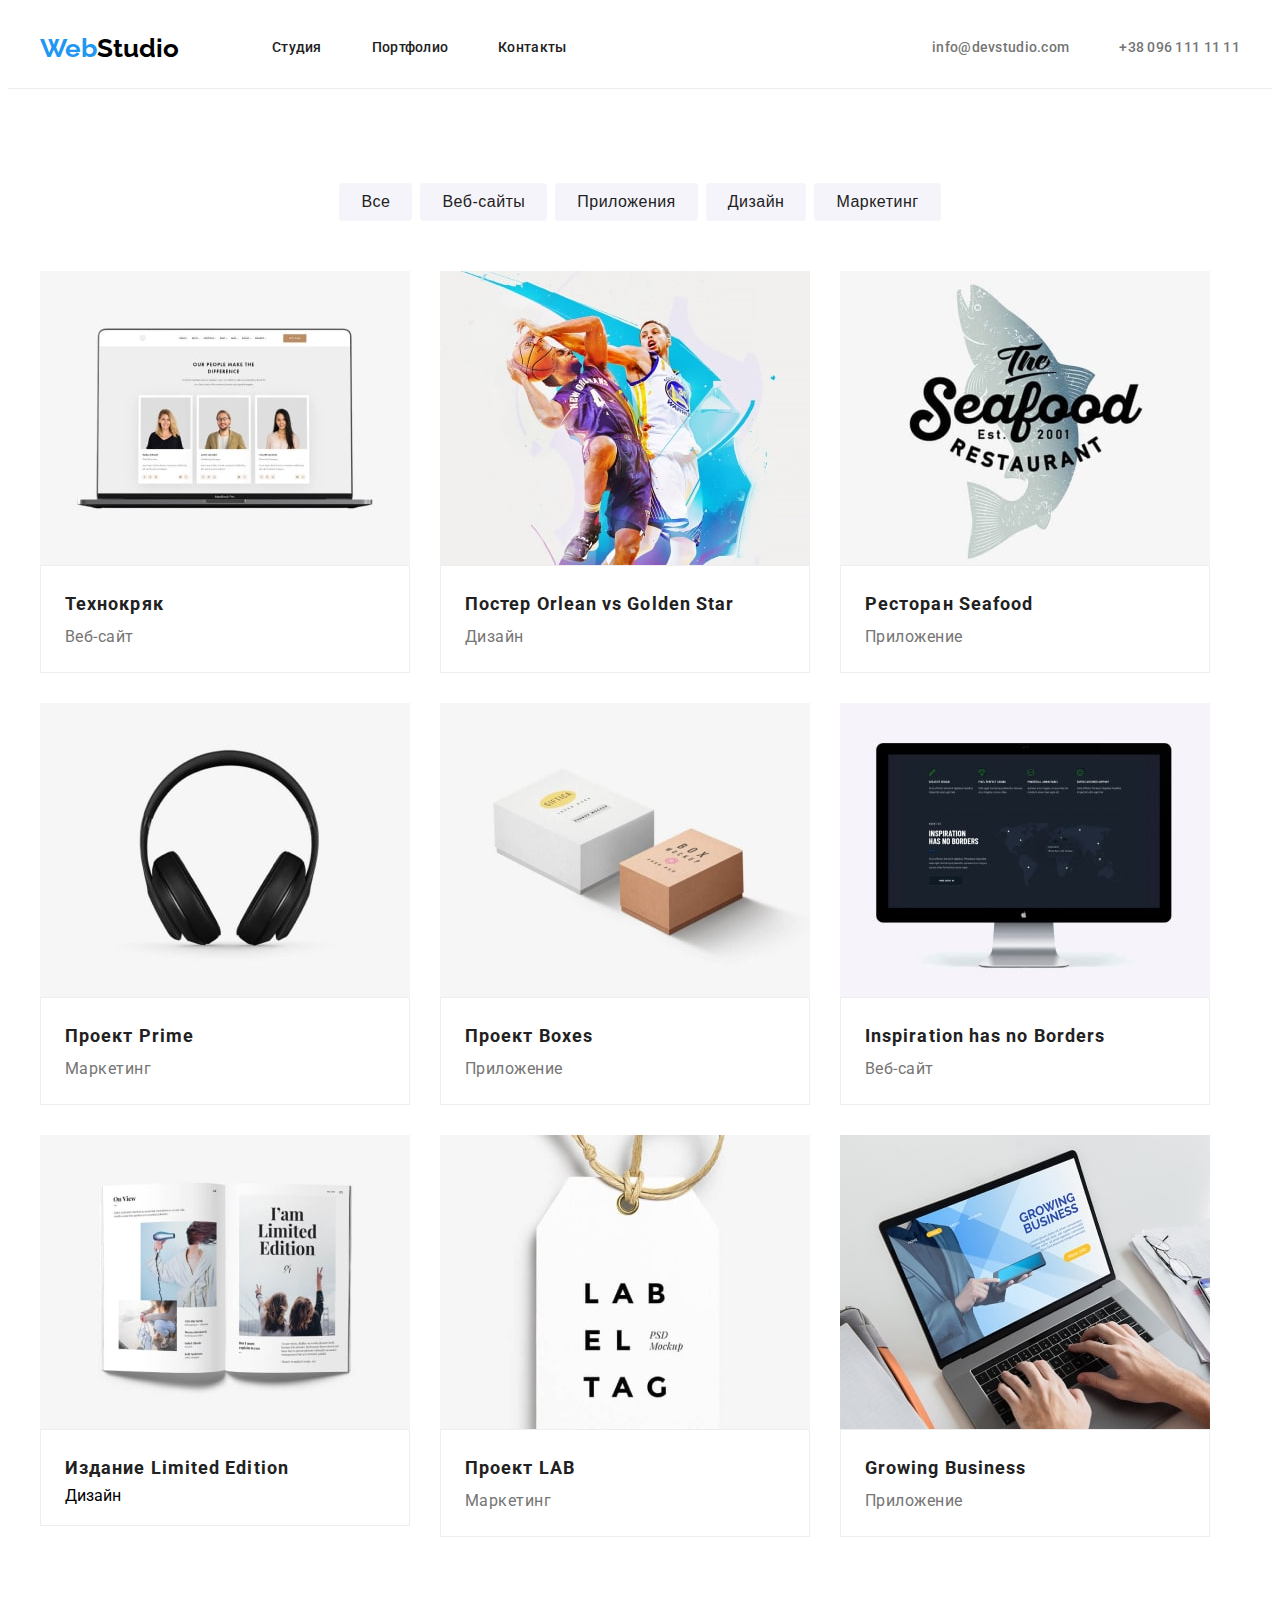
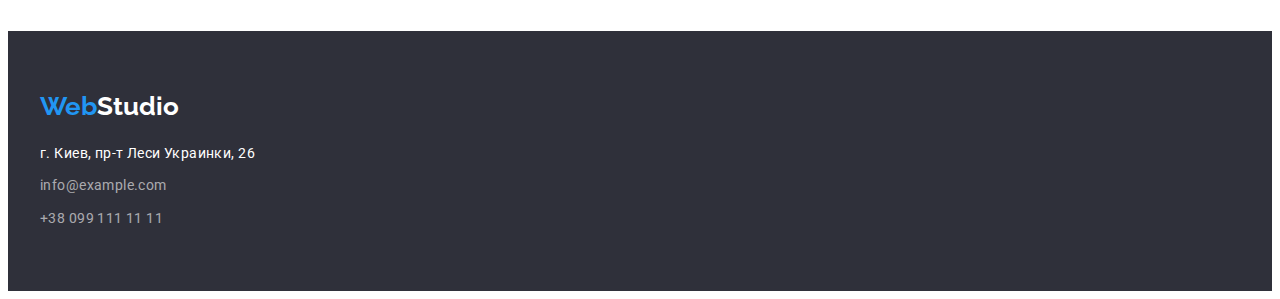
==== portfolio.html @ f8a913d7 "first" ====
<!DOCTYPE html>
<html lang="ru">

<head>
    <link rel="preconnect" href="https://fonts.googleapis.com">
    <link rel="preconnect" href="https://fonts.gstatic.com" crossorigin>
    <link href="https://fonts.googleapis.com/css2?family=Raleway:wght@700&family=Roboto:wght@400;500;700;900&display=swap"
        rel="stylesheet">
    <link rel="stylesheet" href="https://cdnjs.cloudflare.com/ajax/libs/modern-normalize/1.1.0/modern-normalize.min.css"
        integrity="sha512-wpPYUAdjBVSE4KJnH1VR1HeZfpl1ub8YT/NKx4PuQ5NmX2tKuGu6U/JRp5y+Y8XG2tV+wKQpNHVUX03MfMFn9Q=="
        crossorigin="anonymous" referrerpolicy="no-referrer" />
    <meta charset="UTF-8">
    <meta http-equiv="X-UA-Compatible" content="IE=edge">
    <meta name="viewport" content="width=device-width, initial-scale=1.0">
    <title>Document</title>
    <link rel="stylesheet" href="./css/styles.css" />

</head>
<body>
    <header class="header">
        <div class="container">
            <nav class="header-navigation">
                <a class="logo-header link" href="./index.html" lang="en"><span
                        class="half-logo-text logo-text">Web</span>Studio</a>
                <ul class="header-list list">
                    <li class="header-item">
                        <a class="header-link link" href="./index.html">Студия</a>
                    </li>
                    <li class="header-item">
                        <a class="header-link link" href="./portfolio.html">Портфолио</a>
                    </li>
                    <li class="header-item">
                        <a class="header-link link" href="Контакты">Контакты</a>
                    </li>
                </ul>
    
            </nav>
            <ul class="header-right list">
                <li class="contacts-item"><a class="header-contacts link"
                        href="mailto:info@devstudio.com">info@devstudio.com</a></li>
                <li class="contacts-item"><a class="header-contacts link" href="tel:+380961111111">+38 096 111 11 11</a>
                </li>
            </ul>
        </div>
    </header>


<main>
    <section class="filter section">
        <div class="container">
            <h1 class="visually-hidden" >Портфолио</h1>
        <ul class="filter-list list">
            <li class="filter-item"><button class="filter-btn" type="button">Все</button></li>
            <li class="filter-item"><button class="filter-btn" type="button">Веб-сайты</button></li>
            <li class="filter-item"><button class="filter-btn" type="button">Приложения</button></li>
            <li class="filter-item"><button class="filter-btn" type="button">Дизайн</button></li>
            <li class="filter-item"><button class="filter-btn" type="button">Маркетинг</button></li>
        </ul>
    </div>
    <!-- projects -->
        <div class="container">
        <ul class="projects-boxes list">
                <li class="projects-item">
                    <img 
                    src="images/img-min.jpg" 
                    alt="Ноутбук с открытым веб-сайтом" 
                    Width="370">
                    <div  class="text-box">
                    <h3 class="projects-boxes-title">Технокряк</h3>
                    <p class="projects-boxes-text">Веб-сайт</p>
                    </div>
                </li>
                <li class="projects-item">
                    <img 
                    src="./images/img(1)-min.jpg" 
                    alt="Постер с двумя баскетболистами" 
                    Width="370">
                        <div  class="text-box">
                    <h3 class="projects-boxes-title">Постер <span lang="en">Orlean vs Golden Star</span></h3>
                    <p class="projects-boxes-text">Дизайн</p>
                        </div>
                 </li>
                <li class="projects-item">
                    <img 
                    src="./images/img(2)-min.jpg" 
                    alt="Логотип ресторана Seafood" 
                    Width="370">
                        <div  class="text-box">
                    <h3 class="projects-boxes-title">Ресторан <span lang="en">Seafood</span></h3>
                    <p class="projects-boxes-text">Приложение</p>
                        </div>
                </li>
                <li class="projects-item">
                    <img 
                    src="./images/img(3)-min.jpg" 
                    alt="Черные наушники" 
                    Width="370">
                        <div  class="text-box">
                    <h3 class="projects-boxes-title">Проект <span lang="en">Prime</span> </h3>
                    <p class="projects-boxes-text">Маркетинг</p>
                        </div>
                </li>
                <li class="projects-item">
                    <img 
                    src="./images/img(4)-min.jpg" 
                    alt="Две коробки" 
                    Width="370">
                        <div  class="text-box">
                    <h3 class="projects-boxes-title">Проект <span lang="en">Boxes</span></h3>
                    <p class="projects-boxes-text">Приложение</p>
                        </div>
                </li>
                <li class="projects-item">
                    <img 
                    src="./images/img(5)-min.jpg" 
                    alt="Дисплей с открытым веб-сайтом" 
                    Width="370">
                        <div  class="text-box">
                    <h3 class="projects-boxes-title" lang="en">Inspiration has no Borders</h3>
                    <p class="projects-boxes-text">Веб-сайт</p>
                        </div>
                </li>
                <li class="projects-item">
                    <img 
                    src="./images/img(6)-min.jpg" 
                    alt="Открытый журнал" 
                    Width="370"> 
                        <div  class="text-box">
                    <h3 class="projects-boxes-title">Издание <span lang="en">Limited Edition</span></h3>
                    <p class="prodjects-boxes-text">Дизайн</p>
                        </div>
                </li>
                <li class="projects-item">
                    <img 
                    src="./images/img(7)-min.jpg" 
                    alt="Бирка с надписью" 
                    Width="370">
                        <div  class="text-box">
                    <h3 class="projects-boxes-title">Проект <span lang="en">LAB</span></h3>
                    <p class="projects-boxes-text">Маркетинг</p>
                        </div>
                 </li>
                <li class="projects-item">
                    <img 
                    src="./images/img(8)-min.jpg" 
                    alt="Открытый ноутбук, руки человека на клавиатуре" 
                    Width="370">
                        <div class="text-box">
                    <h3 class="projects-boxes-title" lang="en">Growing Business</h3>
                    <p class="projects-boxes-text">Приложение</p>
                        </div>
                </li>
            </ul>
        </div>
        </section>


</main>
    <footer class="footer-section section">
        <div class="container">
    
            <a class="footer-logo link" href="./index.html" lang="en"><span
                    class="half-logo-text logo-text">Web</span>Studio</a>
            <address class="footer-adress-section">
                <ul class="footer-list list">
                    <li class="footer-list-item"><a class="footer-adress link"
                            href="https://www.google.com/maps/d/embed?mid=10uSM3H-mIU3GznYo2szRIEphczw" width="640"
                            height="480">г. Киев, пр-т Леси Украинки, 26</a> </li>
                    <li class="footer-list-item"><a class="footer-link link" href="info@example.com">info@example.com</a>
                    </li>
                    <li class="footer-list-item"><a class="footer-link link" href="tel:+380991111111">+38 099 111 11 11</a>
                    </li>
                </ul>
            </address>
        </div>
    </footer>

</body>

</html>
---- css/styles.css ----
:root {
  --firs-logo-color: #2196f3;
  --second-logo-color-header: #000000;
  --second-logo-color-footer: #ffffff;
  --navigation-color-first: #212121;
  --navigation-color-act: #2196f3;
  --text-title-color: #212121;
  --hero-txt-color: #ffffff;
  --hero-footer-background: #2f303a;
  --text-color-p: #757575;
}
body {
  font-family: 'Roboto', sans-serif;
  background-color: #ffffff;
}
img {
  display: block;
}
p,
h1,
h2,
h3,
h4,
h5,
h6 {
  margin-top: 0;
  margin-bottom: 0;
}
ul {
  margin-top: 0;
  margin-bottom: 0;
  padding-left: 0;
}
.list {
  list-style: none;
}
.link {
  text-decoration: none;
}
.visually-hidden {
  position: absolute;
  width: 1px;
  height: 1px;
  margin: -1px;
  padding: 0;
  overflow: hidden;
  border: 0;
  clip: rect(0 0 0 0);
}
/* header */
.header {
  border-bottom: 1px solid #ececec;
}
.container {
  width: 1200px;
  padding-left: 15px;
  padding-right: 15px;
  margin: 0 auto;
}
.header-navigation {
  display: flex;
  align-items: center;
}
.header-list {
  display: flex;
}
.header-right {
  display: flex;
  margin-left: auto;
}
.header .container {
  display: flex;
  align-items: center;
}
.logo-header {
  display: block;
  margin-right: 93px;
  font-family: 'Raleway', sans-serif;
  font-style: normal;
  font-weight: 700;
  font-size: 26px;
  line-height: 1.19;
  color: var(--second-logo-color);
}

.half-logo-text {
  color: var(--firs-logo-color);
}
.header-item:not(:last-child) {
  padding-right: 50px;
}
.header-link {
  display: block;
  margin-top: 32px;
  margin-bottom: 32px;
  font-weight: 500;
  font-size: 14px;
  line-height: 1.14;
  letter-spacing: 0.02em;
  color: var(--navigation-color-first);
}

.header-link:hover,
.header-link:focus {
  color: var(--navigation-color-act);
}
.contacts-item:not(:last-child) {
  margin-right: 50px;
}
.header-contacts {
  display: block;
  margin-top: 32px;
  margin-bottom: 32px;
  font-family: 'Roboto';
  font-style: normal;
  font-weight: 500;
  font-size: 14px;
  line-height: 1.14;
  letter-spacing: 0.02em;
  color: #757575;
}
.header-contacts:hover,
.header-contacts:focus {
  color: var(--navigation-color-act);
}
/* hero */
.section {
  padding-top: 94px;
  padding-bottom: 94px;
}
.hero {
  background-color: var(--hero-footer-background);
  text-align: center;
  color: var(--hero-txt-color);
  padding-top: 180px;
  padding-bottom: 220px;
}

.hero-title {
  max-width: 696px;
  margin: 0 auto 30px;
  text-align: center;
  font-weight: 900;
  font-size: 44px;
  line-height: 1.36;
  letter-spacing: 0.06em;
  text-transform: uppercase;
}
.hero-btn {
  text-align: center;
  padding: 10px 32px;
  cursor: pointer;
  font-style: normal;
  font-weight: 700;
  font-size: 16px;
  line-height: 1.87;
  letter-spacing: 0.06em;
  color: var(--hero-txt-color);
  background-color: var(--navigation-color-act);
  border-radius: 4px;
  box-shadow: 0 4px 4px rgba(0, 0, 0, 0.25);
}
.hero-btn:hover,
.hero-btn:hover {
  background-color: var(--navigation-color-act);
}
/* features */
.features {
  padding-top: 94px;
  padding-bottom: 47px;
}
.features-list {
  display: flex;
  align-items: center;
  flex-wrap: wrap;
}

.features-item {
  flex-basis: calc((100% - 120px) / 4);
  margin-right: 30px;
}
.features-title {
  font-weight: 700;
  font-size: 14px;
  line-height: 1.14;
  letter-spacing: 0.03em;
  text-transform: uppercase;
  color: var(--text-title-color);
  margin-bottom: 10px;
}
.features-text {
  font-style: normal;
  font-weight: 400;
  font-size: 14px;
  line-height: 1.71;
  letter-spacing: 0.03em;
  color: var(--text-color-p);
}
/* activity */
.activity {
  padding-top: 47px;
  padding-bottom: 94px;
}
.activity-title {
  text-align: center;
  margin-bottom: 50px;
  font-style: normal;
  font-weight: 700;
  font-size: 36px;
  line-height: 1.16;
  letter-spacing: 0.03em;
  color: var(--text-title-color);
}
.activity-list {
  display: flex;
  flex-wrap: wrap;
}
.img-item:not(:last-child) {
  flex-basis: calc((100% - 90px) / 3);
  display: block;
  margin-right: 30px;
}
/* team */
.team-section {
  background-color: #f5f4fa;
}
.team-list {
  display: flex;
  flex-wrap: wrap;
  margin-left: -30px;
  margin-top: -30px;
}
.team-item {
  flex-basis: calc((100% - 120px) / 4);
  margin-left: 30px;
  margin-top: 30px;
  box-shadow: 0 1px 3px rgba(0, 0, 0, 0.12), 0 1px 1px rgba(0, 0, 0, 0.14),
    0 2px 1px rgba(0, 0, 0, 0.2);
  border-radius: 0 0 4px 4px;
}
.team-title {
  text-align: center;
  margin-bottom: 50px;
  font-style: normal;
  font-weight: 700;
  font-size: 36px;
  line-height: 1.16;
  letter-spacing: 0.03em;
  color: var(--text-title-color);
}
.team-title-name {
  margin-bottom: 10px;
  text-align: center;
  font-style: normal;
  font-weight: 500;
  font-size: 16px;
  line-height: 1.18;
  letter-spacing: 0.03em;
  color: var(--text-title-color);
}
.team-title-p {
  text-align: center;
  font-style: normal;
  font-weight: 400;
  font-size: 16px;
  line-height: 1.18;
  letter-spacing: 0.03em;
  color: var(--text-color-p);
}
.team-text {
  padding-top: 30px;
  padding-bottom: 30px;
}
.footer-section {
  background-color: var(--hero-footer-background);
}
.footer-logo {
  display: block;
  margin-bottom: 20px;
  font-family: 'Raleway', sans-serif;
  font-style: normal;
  font-weight: 700;
  font-size: 26px;
  line-height: 1.19;
  color: var(--hero-txt-color);
}
.half-logo-text {
  color: var(--firs-logo-color);
}
.footer-adress {
  display: block;
  font-family: 'Roboto', sans-serif;
  font-style: normal;
  font-weight: 400;
  font-size: 14px;
  line-height: 1.71;
  letter-spacing: 0.03em;
  color: var(--hero-txt-color);
}
.footer-section {
  padding-top: 60px;
  padding-bottom: 60px;
}
.footer-list-item:not(:last-child) {
  margin-bottom: 9px;
}
.footer-link {
  display: block;
  font-family: 'Roboto', sans-serif;
  font-style: normal;
  font-weight: 400;
  font-size: 14px;
  line-height: 1.71;
  letter-spacing: 0.03em;
  color: rgba(255, 255, 255, 0.6);
}
.footer-adress:hover,
.footer-adress:focus {
  color: var(--navigation-color-act);
}
.footer-link:hover,
.footer-link:focus {
  color: var(--navigation-color-act);
}
/* portfolio page2*/
.filter-list {
  display: flex;
  justify-content: center;
  margin-bottom: 50px;
}
.filter-item:not(:last-child) {
  margin-right: 8px;
}

.filter-btn {
  border-radius: 4px;
  padding: 6px 22px;
  cursor: pointer;
  font-style: normal;
  font-weight: 500;
  font-size: 16px;
  line-height: 1.62;
  letter-spacing: 0.03em;
  color: #212121;
  background-color: #f5f4fa;
  border: none;
}
.filter-btn:hover,
.filter-btn:focus {
  color: var(--hero-txt-color);
  background-color: var(--navigation-color-act);
}
.projects-boxes {
  display: flex;
  flex-wrap: wrap;
  margin-top: -30px;
  margin-left: -30px;
}
.projects-item {
  flex-basis: calc((100% - 270px) / 9);
  margin-left: 30px;
  margin-top: 30px;
}
.projects-boxes-title {
  font-weight: 700;
  font-size: 18px;
  line-height: 2;
  letter-spacing: 0.06em;
  color: var(--text-title-color);
}
.projects-boxes-text {
  font-size: 16px;
  line-height: 1.87;
  letter-spacing: 0.03em;
  color: var(--text-color-p);
}
.text-box {
  border-top: none;
  border: 1px solid #eeeeee;
  padding: 20px 24px;
}
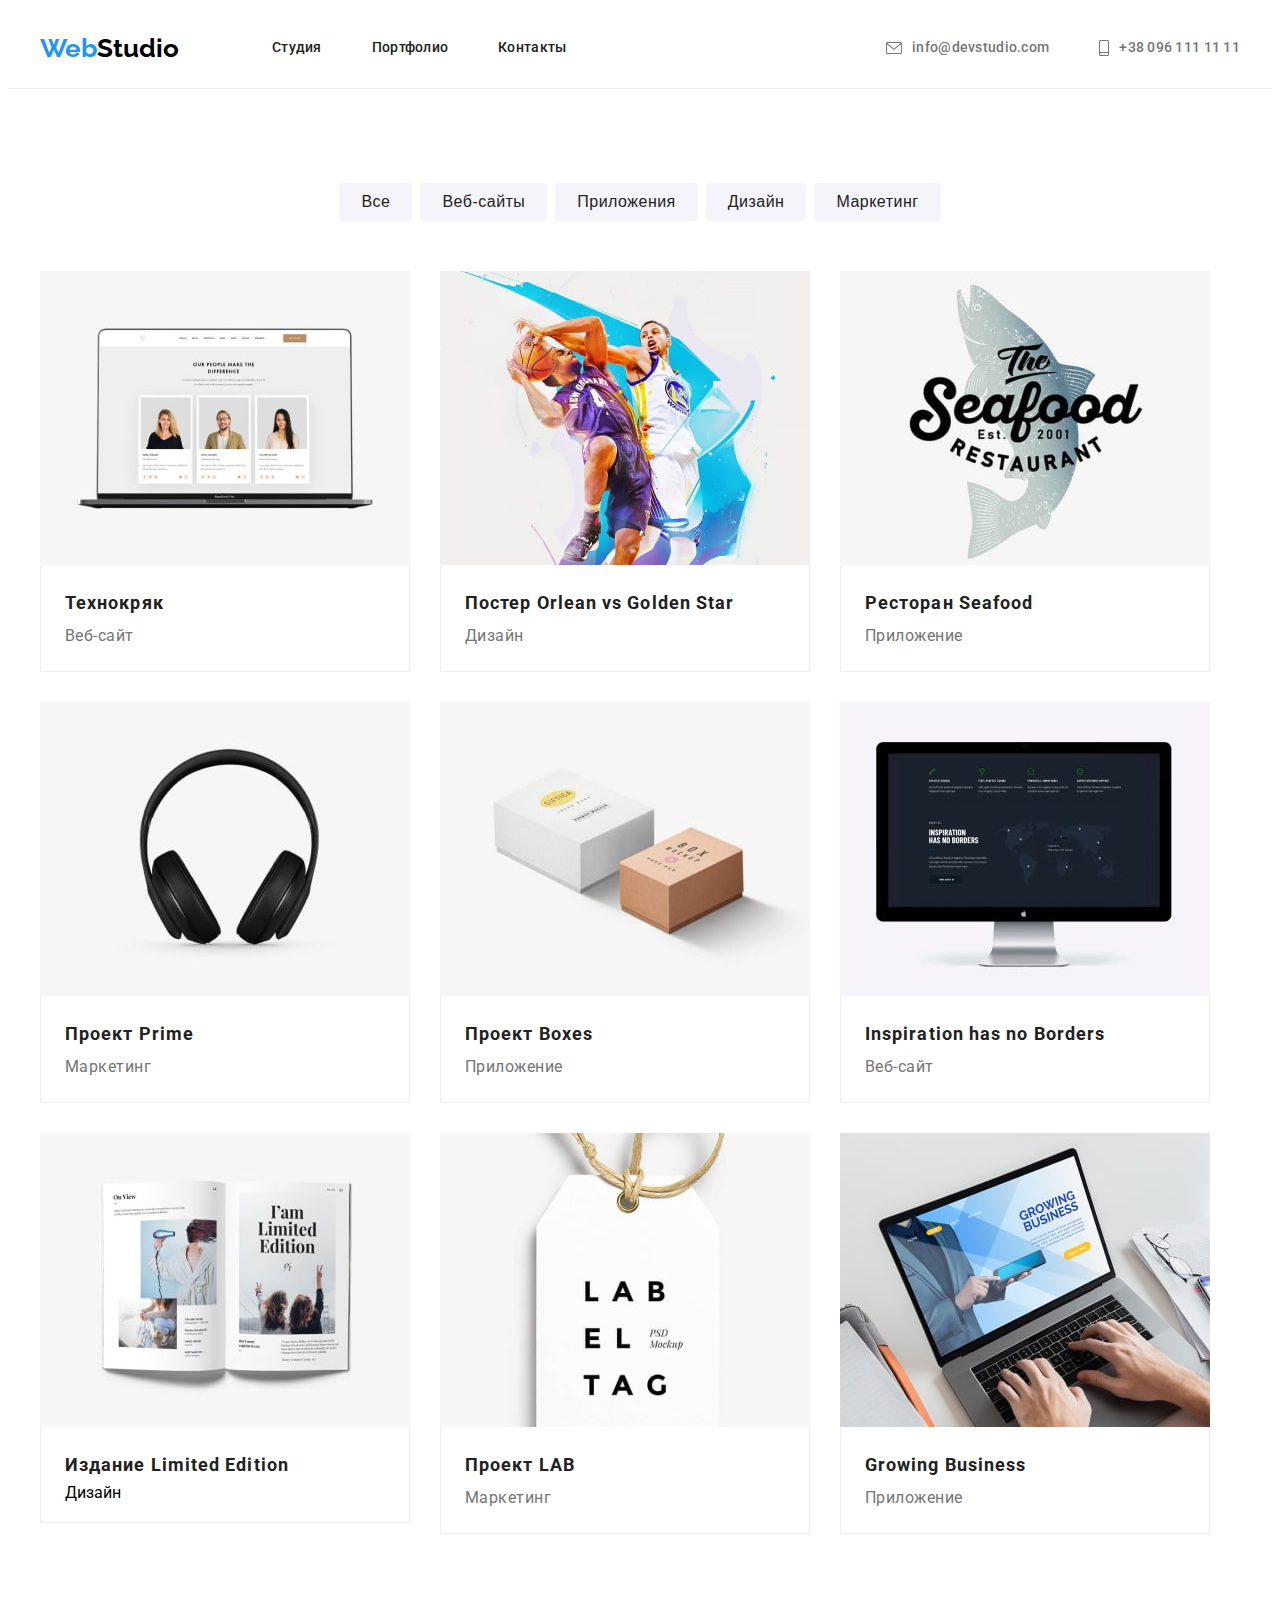
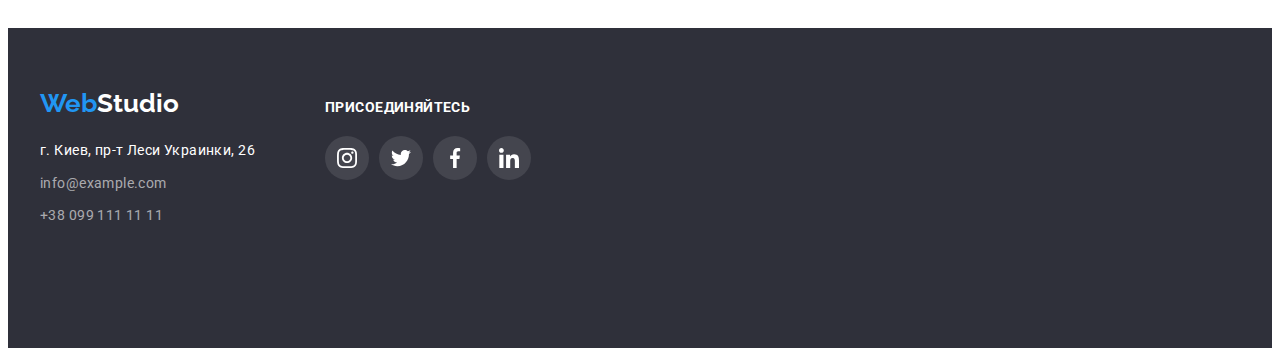
==== commit 58028573: "it is all" ====
--- a/portfolio.html
+++ b/portfolio.html
@@ -36,14 +36,23 @@
     
             </nav>
             <ul class="header-right list">
-                <li class="contacts-item"><a class="header-contacts link"
-                        href="mailto:info@devstudio.com">info@devstudio.com</a></li>
-                <li class="contacts-item"><a class="header-contacts link" href="tel:+380961111111">+38 096 111 11 11</a>
+                <li class="contacts-item">
+                    <a class="header-contacts link" href="mailto:info@devstudio.com">
+                        <svg class="contacts-icons" width="16" height="12">
+                            <use href="./images/symbol-defs.svg#icon-envelope">
+                            </use>
+                        </svg>info@devstudio.com</a>
+                </li>
+                <li class="contacts-item">
+    
+                    <a class="header-contacts link" href="tel:+380961111111"> <svg class="contacts-icons" width="10"
+                            height="16">
+                            <use href="./images/symbol-defs.svg#icon-smartphone"></use>
+                        </svg>+38 096 111 11 11</a>
                 </li>
             </ul>
         </div>
     </header>
-
 
 <main>
     <section class="filter section">
@@ -158,20 +167,56 @@
 </main>
     <footer class="footer-section section">
         <div class="container">
-    
-            <a class="footer-logo link" href="./index.html" lang="en"><span
-                    class="half-logo-text logo-text">Web</span>Studio</a>
-            <address class="footer-adress-section">
-                <ul class="footer-list list">
-                    <li class="footer-list-item"><a class="footer-adress link"
-                            href="https://www.google.com/maps/d/embed?mid=10uSM3H-mIU3GznYo2szRIEphczw" width="640"
-                            height="480">г. Киев, пр-т Леси Украинки, 26</a> </li>
-                    <li class="footer-list-item"><a class="footer-link link" href="info@example.com">info@example.com</a>
-                    </li>
-                    <li class="footer-list-item"><a class="footer-link link" href="tel:+380991111111">+38 099 111 11 11</a>
-                    </li>
-                </ul>
-            </address>
+            <div class="adress-social-box">
+                <div class="logo-adress-box">
+                    <a class="footer-logo link" href="./index.html" lang="en"><span
+                            class="half-logo-text logo-text">Web</span>Studio</a>
+                    <address class="footer-adress-section">
+                        <ul class="footer-list list">
+                            <li class="footer-list-item"><a class="footer-adress link"
+                                    href="https://www.google.com/maps/d/embed?mid=10uSM3H-mIU3GznYo2szRIEphczw" width="640"
+                                    height="480">г. Киев, пр-т Леси Украинки, 26</a> </li>
+                            <li class="footer-list-item"><a class="footer-link link"
+                                    href="info@example.com">info@example.com</a></li>
+                            <li class="footer-list-item"><a class="footer-link link" href="tel:+380991111111">+38 099 111 11
+                                    11</a></li>
+                        </ul>
+                    </address>
+                </div>
+                <div class="footer-social">
+                    <h3 class="footer-social-title">присоединяйтесь</h3>
+                    <ul class="social-list-footer list">
+                        <li class="social-link-box-footer">
+                            <a href="" class="social-link-footer">
+                                <svg class="social-link-icon-footer">
+                                    <use href="./images/symbol-defs.svg#icon-instagram"></use>
+                                </svg>
+                            </a>
+                        </li>
+                        <li class="social-link-box-footer">
+                            <a href="" class="social-link-footer">
+                                <svg class="social-link-icon-footer">
+                                    <use href="./images/symbol-defs.svg#icon-twitter"></use>
+                                </svg>
+                            </a>
+                        </li>
+                        <li class="social-link-box-footer">
+                            <a href="" class="social-link-footer">
+                                <svg class="social-link-icon-footer">
+                                    <use href="./images/symbol-defs.svg#icon-facebook"></use>
+                                </svg>
+                            </a>
+                        </li>
+                        <li class="social-link-box-footer">
+                            <a href="" class="social-link-footer">
+                                <svg class="social-link-icon-footer">
+                                    <use href="./images/symbol-defs.svg#icon-linkedin"></use>
+                                </svg>
+                            </a>
+                        </li>
+                    </ul>
+                </div>
+            </div>
         </div>
     </footer>
 
--- a/css/styles.css
+++ b/css/styles.css
@@ -99,7 +99,14 @@
   letter-spacing: 0.02em;
   color: var(--navigation-color-first);
 }
-
+.contacts-icons {
+  margin-right: 10px;
+  fill: #757575;
+}
+.header-contacts:hover .contacts-icons,
+.header-contacts:focus .contacts-icons {
+  fill: var(--navigation-color-act);
+}
 .header-link:hover,
 .header-link:focus {
   color: var(--navigation-color-act);
@@ -108,7 +115,8 @@
   margin-right: 50px;
 }
 .header-contacts {
-  display: block;
+  display: flex;
+  align-items: center;
   margin-top: 32px;
   margin-bottom: 32px;
   font-family: 'Roboto';
@@ -128,12 +136,20 @@
   padding-top: 94px;
   padding-bottom: 94px;
 }
-.hero {
+.hero-section {
   background-color: var(--hero-footer-background);
   text-align: center;
   color: var(--hero-txt-color);
   padding-top: 180px;
   padding-bottom: 220px;
+  background-image: linear-gradient(
+      rgba(47, 48, 58, 0.4),
+      rgba(47, 48, 58, 0.4)
+    ),
+    url(../images/back.jpg);
+  background-repeat: no-repeat;
+  background-position: center;
+  background-size: cover;
 }
 
 .hero-title {
@@ -173,11 +189,25 @@
   display: flex;
   align-items: center;
   flex-wrap: wrap;
-}
-
+  margin-left: -30px;
+}
 .features-item {
   flex-basis: calc((100% - 120px) / 4);
-  margin-right: 30px;
+  margin-left: 30px;
+}
+.icon-box {
+  display: flex;
+  align-items: center;
+  justify-content: center;
+  background-color: #f5f4fa;
+  border-radius: 4px;
+  margin-bottom: 30px;
+  width: 270px;
+  height: 120px;
+}
+.features-icon {
+  width: 70px;
+  height: 70px;
 }
 .features-title {
   font-weight: 700;
@@ -237,6 +267,7 @@
   box-shadow: 0 1px 3px rgba(0, 0, 0, 0.12), 0 1px 1px rgba(0, 0, 0, 0.14),
     0 2px 1px rgba(0, 0, 0, 0.2);
   border-radius: 0 0 4px 4px;
+  background-color: var(--second-logo-color-footer);
 }
 .team-title {
   text-align: center;
@@ -260,7 +291,6 @@
 }
 .team-title-p {
   text-align: center;
-  font-style: normal;
   font-weight: 400;
   font-size: 16px;
   line-height: 1.18;
@@ -271,6 +301,89 @@
   padding-top: 30px;
   padding-bottom: 30px;
 }
+
+.social-link {
+  display: flex;
+  justify-content: center;
+  align-items: center;
+  background-color: var(--hero-txt-color);
+  width: 44px;
+  height: 44px;
+  border-radius: 50%;
+}
+.social-link-icon {
+  width: 20px;
+  height: 20px;
+  fill: #afb1b8;
+}
+.social-link-box:not(:last-child) {
+  margin-right: 10px;
+}
+.social-list {
+  display: flex;
+  align-items: center;
+  justify-content: center;
+  padding-bottom: 30px;
+}
+
+.social-link:hover,
+.social-link:focus,
+.social-link:hover .social-link-icon,
+.social-link:focus .social-link-icon {
+  background-color: var(--firs-logo-color);
+  fill: var(--second-logo-color-footer);
+}
+/* clients */
+.client-title {
+  text-align: center;
+  margin-bottom: 50px;
+  font-weight: 700;
+  font-size: 36px;
+  line-height: 1.16;
+  text-align: center;
+  letter-spacing: 0.03em;
+  color: var(--text-title-color);
+}
+.client-list {
+  display: flex;
+  flex-wrap: wrap;
+  margin-left: -30px;
+}
+.client-item {
+  flex-basis: calc((100% - 180px) / 6);
+  margin-left: 30px;
+}
+.client-link {
+  display: flex;
+  align-items: center;
+  justify-content: center;
+  width: 170px;
+  height: 92px;
+  border: 1px solid #afb1b8;
+  box-sizing: border-box;
+  border-radius: 4px;
+}
+.client-link-icon {
+  fill: #afb1b8;
+  width: 106px;
+  height: 60px;
+}
+.client-link:hover,
+.client-link:focus,
+.client-link:hover .client-link-icon,
+.client-link:focus .client-link-icon {
+  border-color: var(--firs-logo-color);
+  fill: var(--navigation-color-act);
+}
+
+/* footer */
+.adress-social-box {
+  display: flex;
+  align-items: baseline;
+}
+.adress-box {
+  margin-right: 70px;
+}
 .footer-section {
   background-color: var(--hero-footer-background);
 }
@@ -322,6 +435,49 @@
 .footer-link:focus {
   color: var(--navigation-color-act);
 }
+
+.footer-social-title {
+  font-weight: 700;
+  font-size: 14px;
+  line-height: 1.14;
+  letter-spacing: 0.03em;
+  text-transform: uppercase;
+  color: var(--hero-txt-color);
+  padding-bottom: 20px;
+}
+.social-link-footer {
+  display: flex;
+  justify-content: center;
+  align-items: center;
+  background-color: rgba(255, 255, 255, 0.1);
+  width: 44px;
+  height: 44px;
+  border-radius: 50%;
+}
+.social-link-icon-footer {
+  width: 20px;
+  height: 20px;
+  fill: var(--hero-txt-color);
+}
+.social-link-box-footer:not(:last-child) {
+  margin-right: 10px;
+}
+.social-list-footer {
+  display: flex;
+  align-items: center;
+  justify-content: center;
+  padding-bottom: 97px;
+}
+
+.social-link-footer:hover,
+.social-link-footer:focus {
+  background-color: var(--navigation-color-act);
+}
+.logo-adress-box {
+  margin-right: 70px;
+  padding-bottom: 60px;
+}
+
 /* portfolio page2*/
 .filter-list {
   display: flex;
@@ -375,7 +531,12 @@
   color: var(--text-color-p);
 }
 .text-box {
-  border-top: none;
   border: 1px solid #eeeeee;
   padding: 20px 24px;
-}
+  border-top: none;
+}
+.projects-item:hover,
+.projects-item:focus {
+  box-shadow: 0px 1px 1px rgba(0, 0, 0, 0.12), 0px 4px 4px rgba(0, 0, 0, 0.06),
+    1px 4px 6px rgba(0, 0, 0, 0.16);
+}
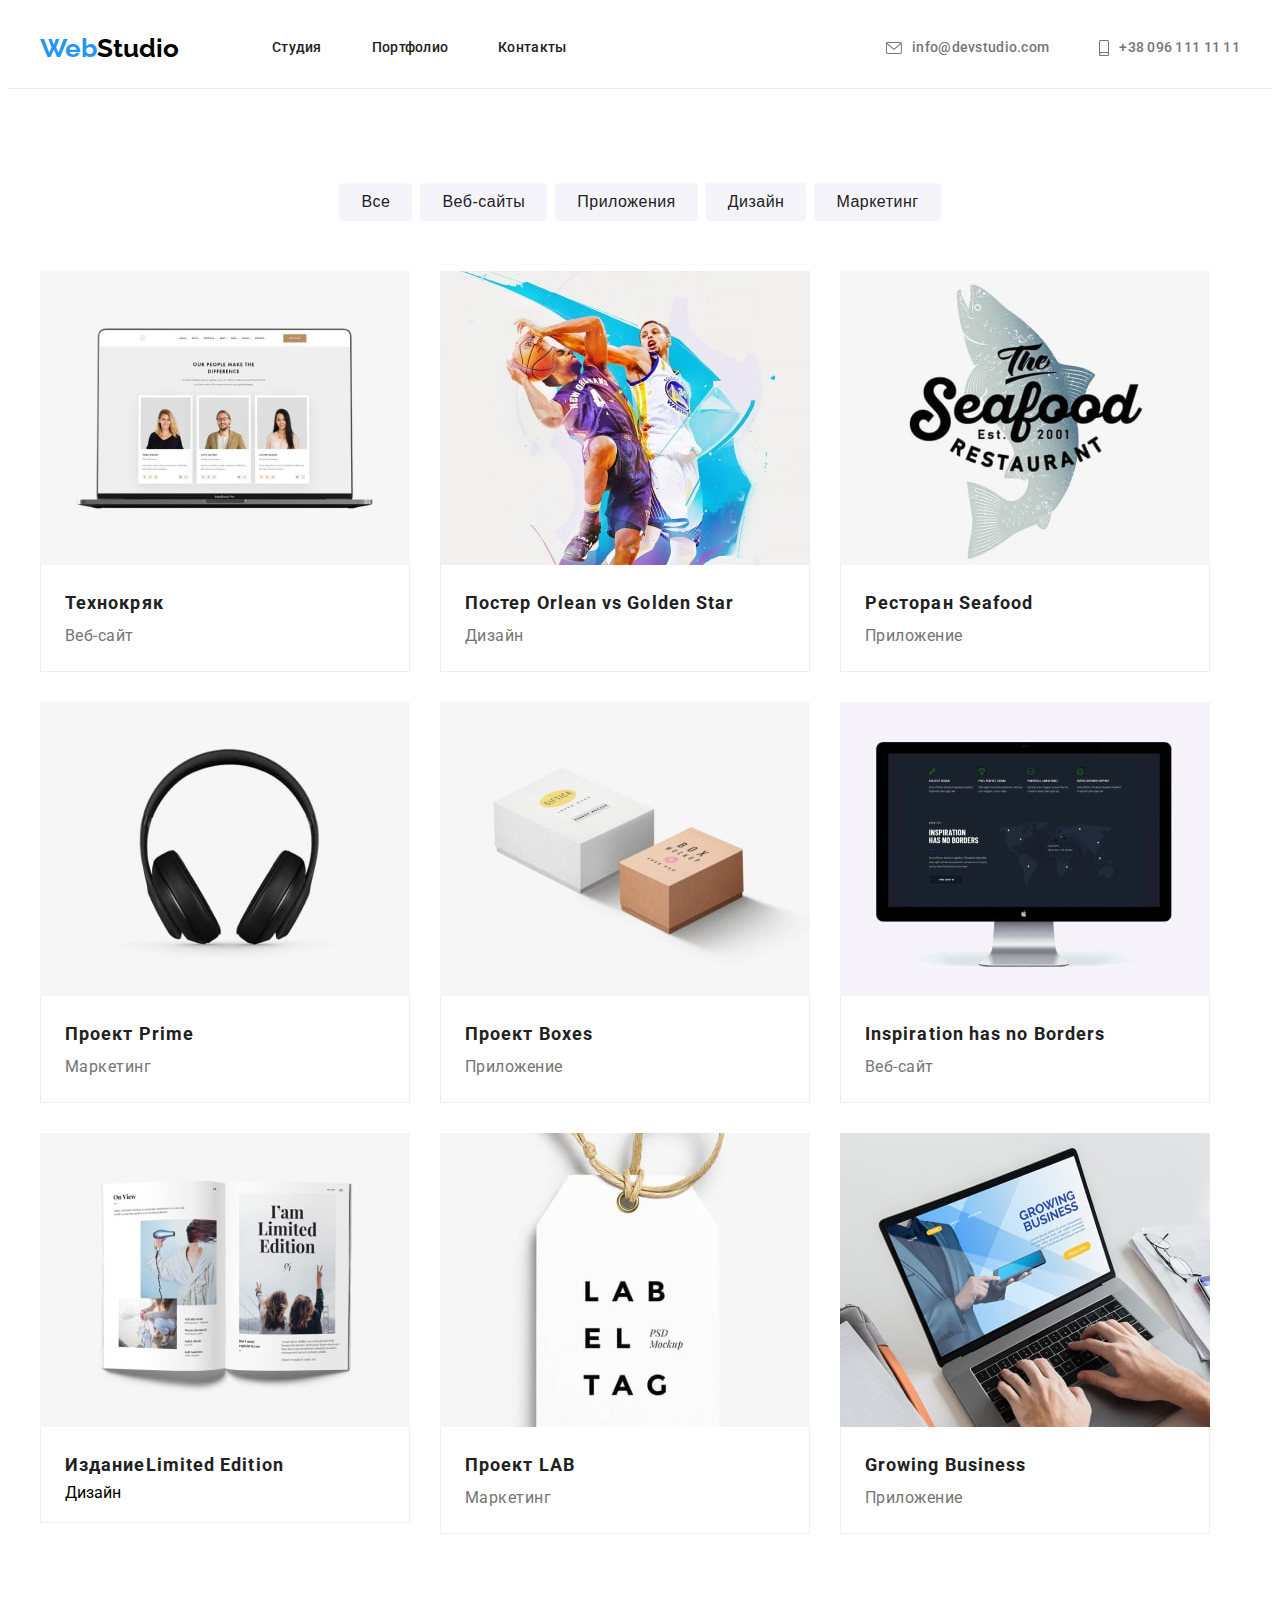
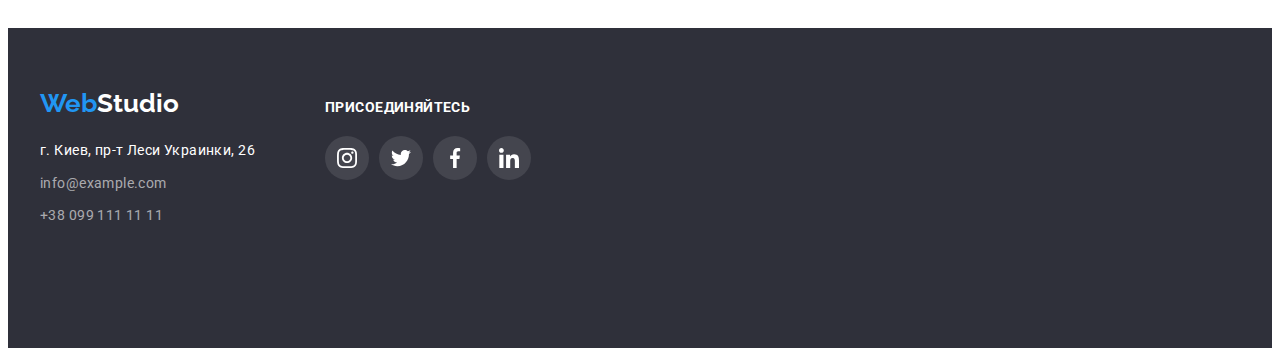
==== commit 18af6019: "allli" ====
--- a/portfolio.html
+++ b/portfolio.html
@@ -135,7 +135,7 @@
                     alt="Открытый журнал" 
                     Width="370"> 
                         <div  class="text-box">
-                    <h3 class="projects-boxes-title">Издание <span lang="en">Limited Edition</span></h3>
+                    <h3 class="projects-boxes-title">Издание<span lang="en">Limited Edition</span></h3>
                     <p class="prodjects-boxes-text">Дизайн</p>
                         </div>
                 </li>
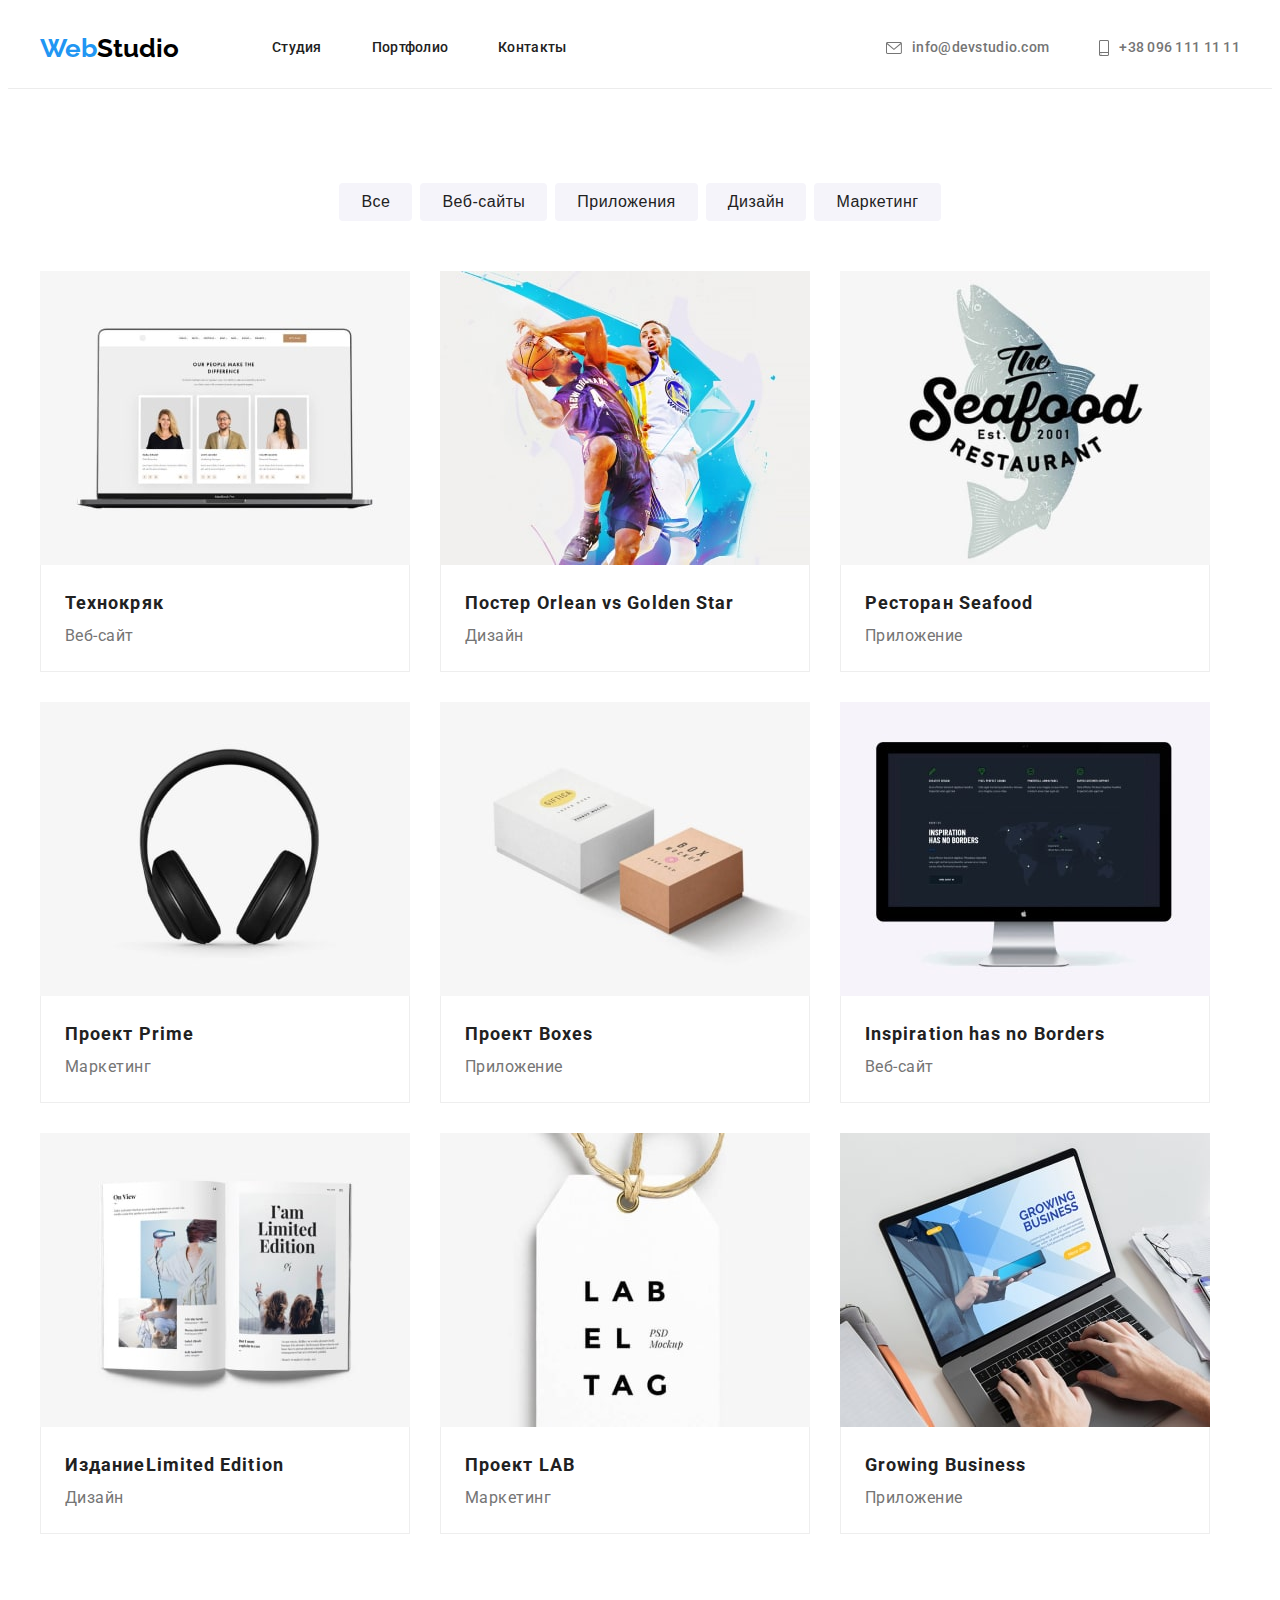
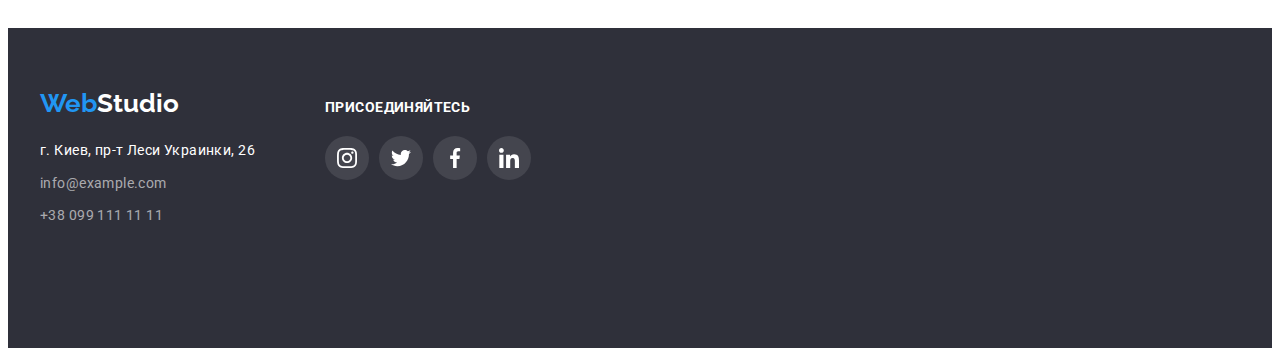
==== commit 1816251f: "allall" ====
--- a/portfolio.html
+++ b/portfolio.html
@@ -136,7 +136,7 @@
                     Width="370"> 
                         <div  class="text-box">
                     <h3 class="projects-boxes-title">Издание<span lang="en">Limited Edition</span></h3>
-                    <p class="prodjects-boxes-text">Дизайн</p>
+                    <p class="projects-boxes-text">Дизайн</p>
                         </div>
                 </li>
                 <li class="projects-item">
